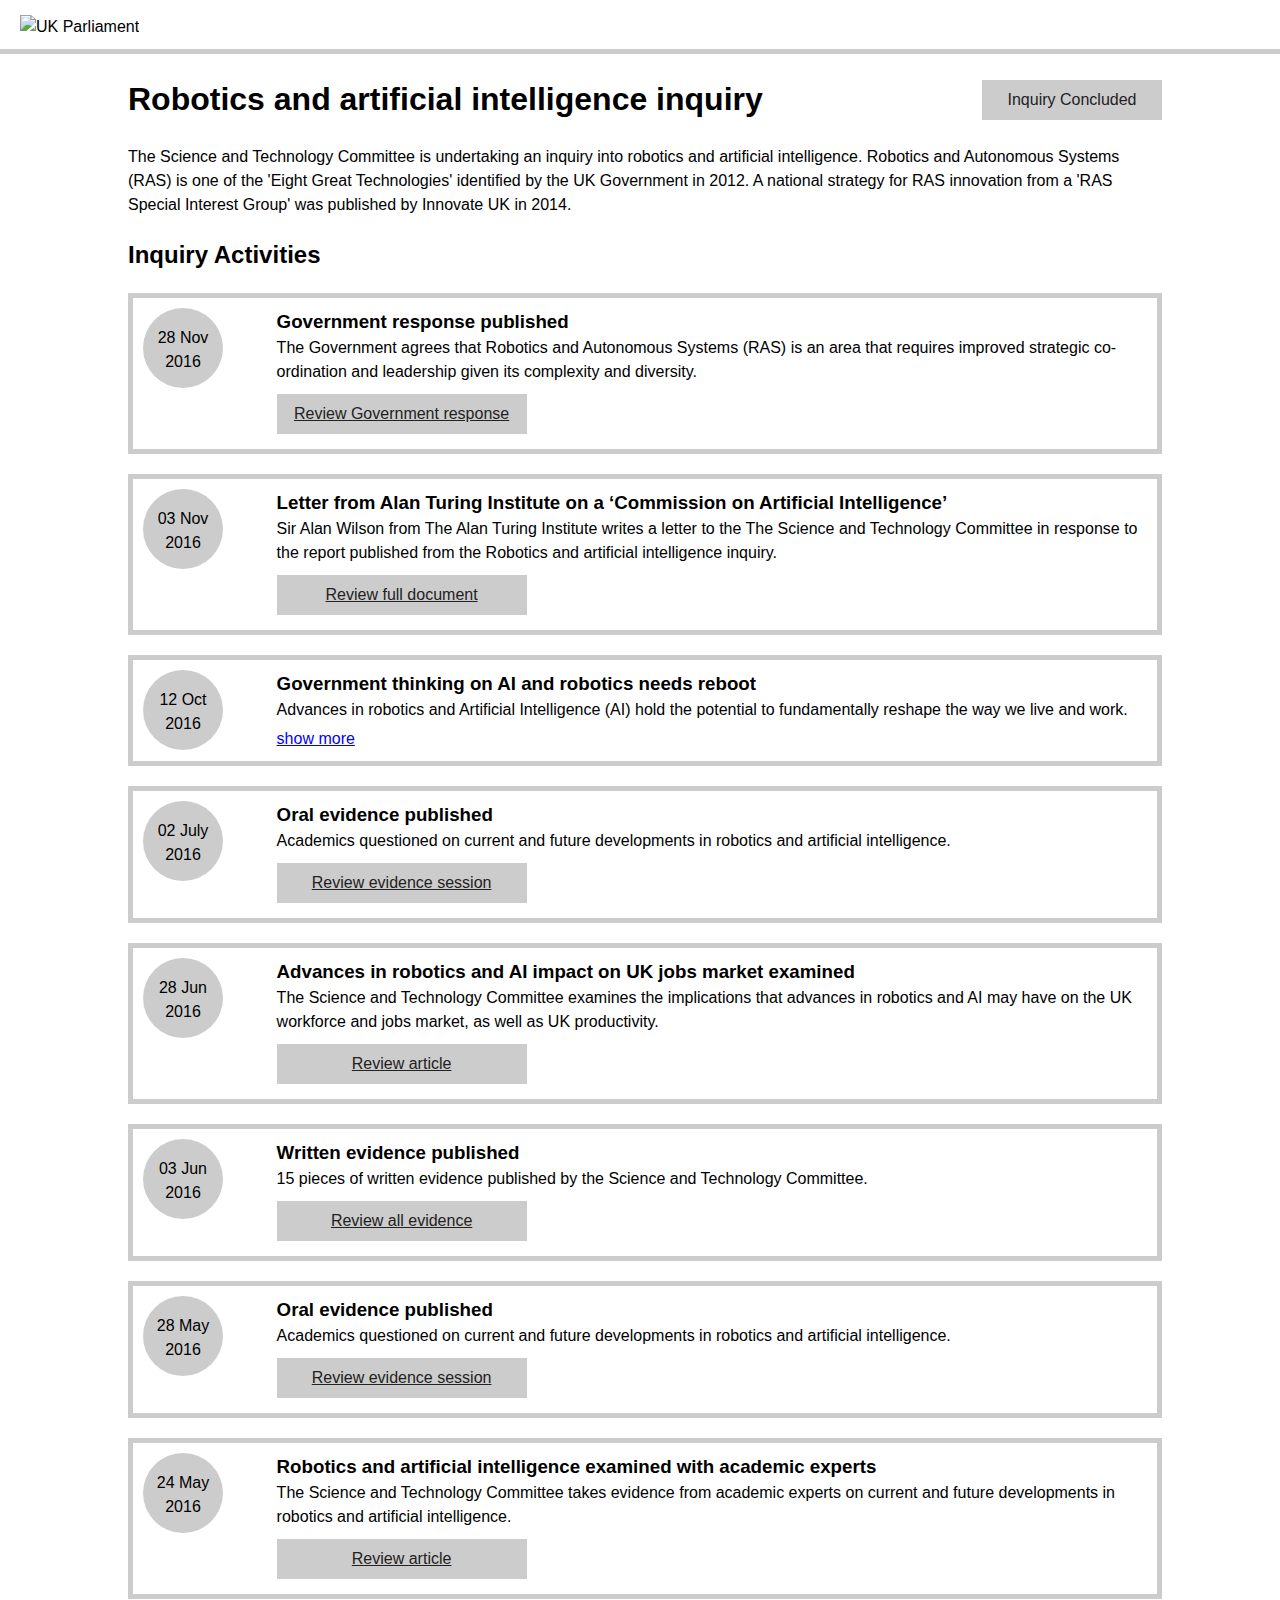
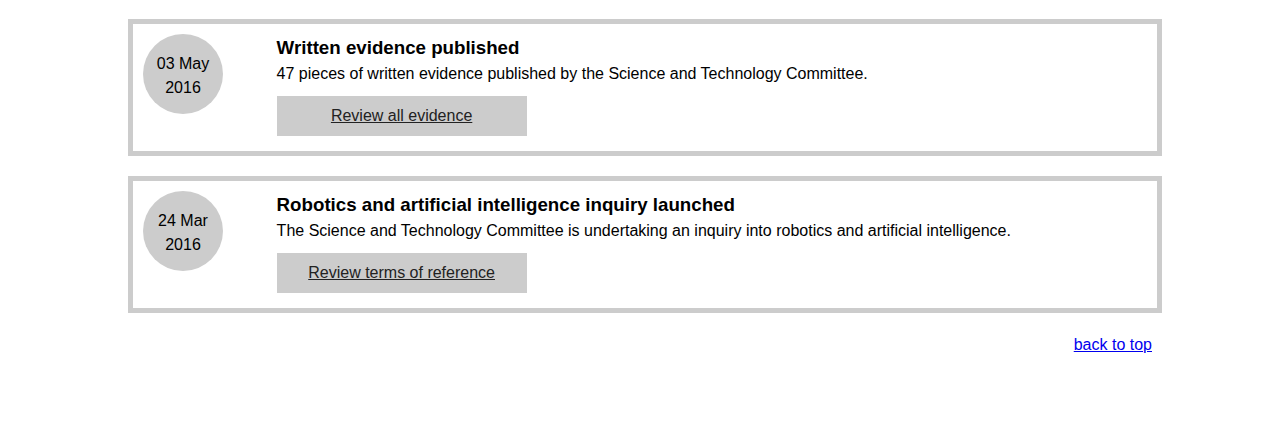
==== prototype_one.html @ 84f60c4c "Add files via upload" ====
<!doctype html>
<meta charset="utf-8">
<meta http-equiv="X-UA-Compatible" content="IE=edge,chrome=1">
<title>Inquiry Activity Timeline 1</title>
<head>
  <link rel="stylesheet" href="timeline.css">
</head>
<body id="top">
  <header>
    <img alt="UK Parliament" class="logo" src="https://s3-eu-west-1.amazonaws.com/web1live.pugin-website/1.4.6/images/uk_parliament_logo.png" srcset="https://s3-eu-west-1.amazonaws.com/web1live.pugin-website/1.4.6/images/uk_parliament_logo.svg">
  </header>
  <main>
    <h1>Robotics and artificial intelligence inquiry</h1>

    <p class="status">Inquiry Concluded<p>

    <p>The Science and Technology Committee is undertaking an inquiry into robotics and artificial intelligence. Robotics and Autonomous Systems (RAS) is one of the 'Eight Great Technologies' identified by the UK Government in 2012. A national strategy for RAS innovation from a 'RAS Special Interest Group' was published by Innovate UK in 2014.</p>

    <h2>Inquiry Activities</h2>

    <div class="container">

      <div class="box">
        <div class="icon">
          <div class="date">
            <p>28 Nov 2016</p>
          </div>
        </div>
        <div class="content">
          <h3>Government response published</h3>
          <p>The Government agrees that Robotics and Autonomous Systems (RAS) is an area that requires improved strategic co-ordination and leadership given its complexity and diversity.</p>
          <p class="button">Review Government response<p>
        </div>
      </div>

      <div class="divider"></div>

      <div class="box">
        <div class="icon">
          <div class="date">
            <p>03 Nov 2016</p>
          </div>
        </div>
        <div class="content">
          <h3>Letter from Alan Turing Institute on a ‘Commission on Artificial Intelligence’</h3>
          <p>Sir Alan Wilson from The Alan Turing Institute writes a letter to the The Science and Technology Committee in response to the report published from the Robotics and artificial intelligence inquiry.</p>
          <p class="button">Review full document<p>
        </div>
      </div>

      <div class="divider"></div>

      <div class="box">
        <div class="icon">
          <div class="date">
            <p>12 Oct 2016</p>
          </div>
        </div>
        <div class="content">
          <h3>Government thinking on AI and robotics needs reboot</h3>
          <p>Advances in robotics and Artificial Intelligence (AI) hold the potential to fundamentally reshape the way we live and work.</p>

          <div style="display:none;">
            <p>Yet the Government does not yet have a strategy for developing the new skills citizens will need to flourish in a world where Artificial Intelligence is more prevalent, or responding to the social and ethical dilemmas it poses, concludes the Science and Technology Committee report.</p>
            <p class="button">Review committee report<p>
          </div>

          <p class="slider-link">show more</p>

        </div>
      </div>

      <div class="divider"></div>

      <div class="box">
        <div class="icon">
          <div class="date">
            <p>02 July 2016</p>
          </div>
        </div>
        <div class="content">
          <h3>Oral evidence published</h3>
          <p>Academics questioned on current and future developments in robotics and artificial intelligence.</p>
          <p class="button">Review evidence session<p>
        </div>
      </div>

      <div class="divider"></div>

      <div class="box">
        <div class="icon">
          <div class="date">
            <p>28 Jun 2016</p>
          </div>
        </div>
        <div class="content">
          <h3>Advances in robotics and AI impact on UK jobs market examined</h3>
          <p>The Science and Technology Committee examines the implications that advances in robotics and AI may have on the UK workforce and jobs market, as well as UK productivity.</p>
          <p class="button">Review article<p>
        </div>
      </div>

      <div class="divider"></div>

      <div class="box">
        <div class="icon">
          <div class="date">
            <p>03 Jun 2016</p>
          </div>
        </div>
        <div class="content">
          <h3>Written evidence published</h3>
          <p>15 pieces of written evidence published by the Science and Technology Committee.</p>
          <p class="button">Review all evidence<p>
        </div>
      </div>

      <div class="divider"></div>

      <div class="box">
        <div class="icon">
          <div class="date">
            <p>28 May 2016</p>
          </div>
        </div>
        <div class="content">
          <h3>Oral evidence published</h3>
          <p>Academics questioned on current and future developments in robotics and artificial intelligence.</p>
          <p class="button">Review evidence session</a><p>
        </div>
      </div>

      <div class="divider"></div>

      <div class="box">
        <div class="icon">
          <div class="date">
            <p>24 May 2016</p>
          </div>
        </div>
        <div class="content">
          <h3>Robotics and artificial intelligence examined with academic experts</h3>
          <p>The Science and Technology Committee takes evidence from academic experts on current and future developments in robotics and artificial intelligence.</p>
          <p class="button">Review article<p>
        </div>
      </div>

      <div class="divider"></div>

      <div class="box">
        <div class="icon">
          <div class="date">
            <p>03 May 2016</p>
          </div>
        </div>
        <div class="content">
          <h3>Written evidence published</h3>
          <p>47 pieces of written evidence published by the Science and Technology Committee.</p>
          <p class="button">Review all evidence<p>
        </div>
      </div>

      <div class="divider"></div>

      <div class="box">
        <div class="icon">
          <div class="date">
            <p>24 Mar 2016</p>
          </div>
        </div>
        <div class="content">
          <h3>Robotics and artificial intelligence inquiry launched</h3>
          <p>The Science and Technology Committee is undertaking an inquiry into robotics and artificial intelligence.</p>
          <p class="button">Review terms of reference<p>
        </div>
      </div>

      <div class="divider"></div>

      <p class="backtop"><a href="#top" title="Back to top">back to top</a><p>

      <div class="divider-large"></div>

    </div>
  </main>

  <script type="text/javascript" src="slider.js"></script>

</body>
</html>
---- timeline.css ----
body {
  margin: 0;
  padding: 0;
  font-size: 16px;
  line-height: 1.5;
  font-family: Arial, 'Helvetica Neue', Helvetica, sans-serif;
}

h3, p {
  margin: 0;
}

header {
  width: 100%;
  padding: 15px 0 10px 0;
  border-bottom: solid 5px #CCCCCC;
}

.logo {
  height: 54px;
  padding-left: 20px;
}

main {
  max-width: 1024px;
  margin: 0 auto;
  padding: 0 20px;
}

.status {
  width: 180px;
  margin: -65px -10px 0 0;
  padding: 8px 0;
  background-color: #CCCCCC;
  color: #222222;
  text-align: center;
  float: right;
}

.box {
  width: 100%;
  float: left;
  clear: both;
  border: solid 5px #CCCCCC;
}

.icon {
  float: left;
  width: 80px;
  height: 80px;
  background: #CCCCCC;
  -moz-border-radius: 40px;
  -webkit-border-radius: 40px;
  border-radius: 40px;
  margin: 10px 10px 10px 10px;
}

.date {
  text-align: center;
  width: 70px;
  margin: 0 auto;
  padding-top: 18px;
}

.content {
  float: right;
  padding: 10px;
  width: 85%;
}

.link {
  padding-left: 10px;
}

.divider {
  clear: both;
  height: 20px;
  margin: 0 auto;
}

.divider-large {
  clear: both;
  height: 70px;
  margin: 0 auto;
}

.slider-link {
  margin-top: 5px;
  cursor: pointer;
  color: blue;
  text-decoration: underline;
}

.slider-link:hover{
  text-decoration: none;
}

.button {
  width: 250px;
  margin: 10px 0 5px 0;
  padding: 8px 0;
  background-color: #CCCCCC;
  color: #222222;
  cursor: pointer;
  text-decoration: underline;
  text-align: center;
}

.button:hover {
  text-decoration: none;
}

.backtop {
  text-align: right;
}
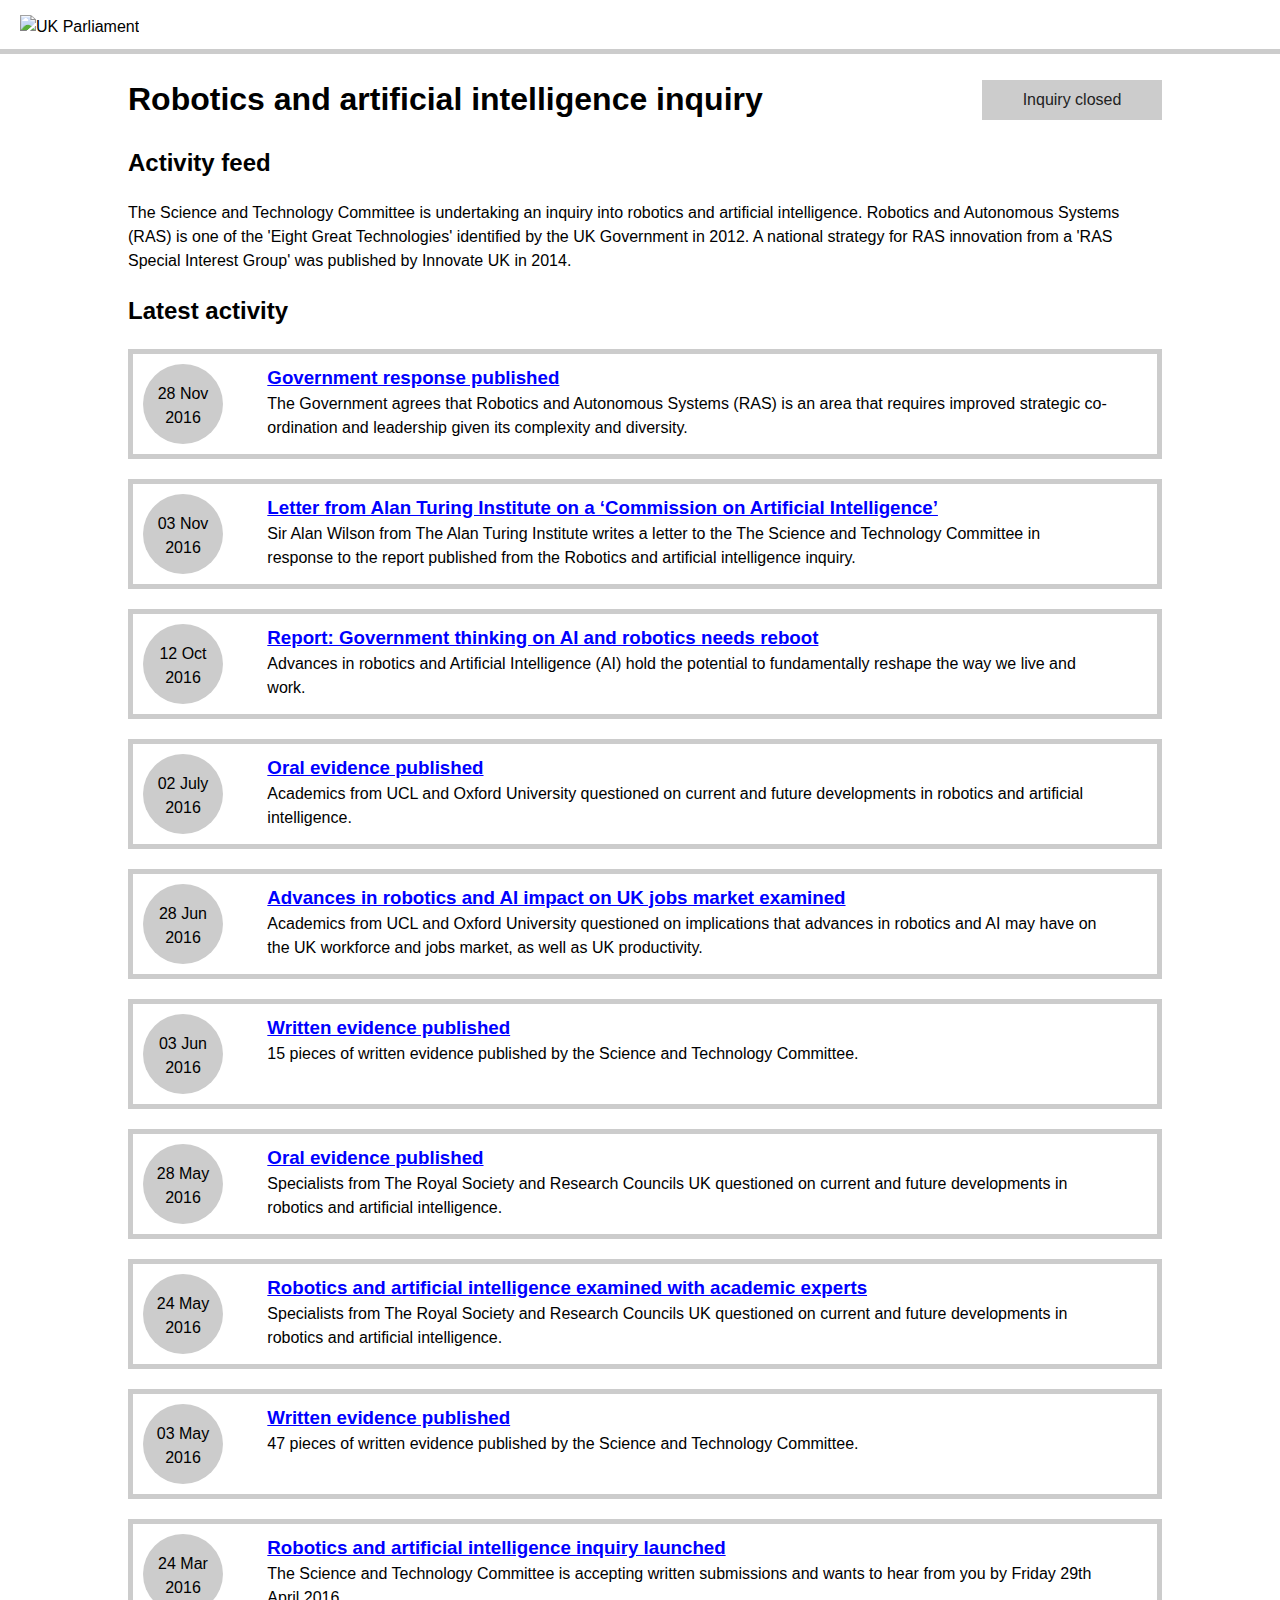
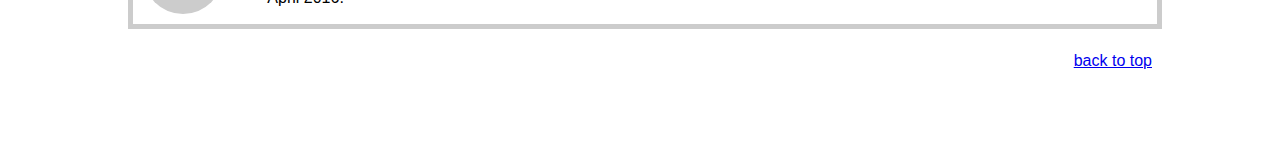
==== commit e26025b0: "Add files via upload" ====
--- a/prototype_one.html
+++ b/prototype_one.html
@@ -12,11 +12,13 @@
   <main>
     <h1>Robotics and artificial intelligence inquiry</h1>
 
-    <p class="status">Inquiry Concluded<p>
+    <p class="status">Inquiry closed<p>
+
+    <h2>Activity feed</h2>
 
     <p>The Science and Technology Committee is undertaking an inquiry into robotics and artificial intelligence. Robotics and Autonomous Systems (RAS) is one of the 'Eight Great Technologies' identified by the UK Government in 2012. A national strategy for RAS innovation from a 'RAS Special Interest Group' was published by Innovate UK in 2014.</p>
 
-    <h2>Inquiry Activities</h2>
+    <h2>Latest activity</h2>
 
     <div class="container">
 
@@ -27,9 +29,8 @@
           </div>
         </div>
         <div class="content">
-          <h3>Government response published</h3>
+          <h3 class="title-link">Government response published</h3>
           <p>The Government agrees that Robotics and Autonomous Systems (RAS) is an area that requires improved strategic co-ordination and leadership given its complexity and diversity.</p>
-          <p class="button">Review Government response<p>
         </div>
       </div>
 
@@ -42,9 +43,8 @@
           </div>
         </div>
         <div class="content">
-          <h3>Letter from Alan Turing Institute on a ‘Commission on Artificial Intelligence’</h3>
+          <h3 class="title-link">Letter from Alan Turing Institute on a ‘Commission on Artificial Intelligence’</h3>
           <p>Sir Alan Wilson from The Alan Turing Institute writes a letter to the The Science and Technology Committee in response to the report published from the Robotics and artificial intelligence inquiry.</p>
-          <p class="button">Review full document<p>
         </div>
       </div>
 
@@ -57,16 +57,8 @@
           </div>
         </div>
         <div class="content">
-          <h3>Government thinking on AI and robotics needs reboot</h3>
+          <h3 class="title-link">Report: Government thinking on AI and robotics needs reboot</h3>
           <p>Advances in robotics and Artificial Intelligence (AI) hold the potential to fundamentally reshape the way we live and work.</p>
-
-          <div style="display:none;">
-            <p>Yet the Government does not yet have a strategy for developing the new skills citizens will need to flourish in a world where Artificial Intelligence is more prevalent, or responding to the social and ethical dilemmas it poses, concludes the Science and Technology Committee report.</p>
-            <p class="button">Review committee report<p>
-          </div>
-
-          <p class="slider-link">show more</p>
-
         </div>
       </div>
 
@@ -79,9 +71,8 @@
           </div>
         </div>
         <div class="content">
-          <h3>Oral evidence published</h3>
-          <p>Academics questioned on current and future developments in robotics and artificial intelligence.</p>
-          <p class="button">Review evidence session<p>
+          <h3 class="title-link">Oral evidence published</h3>
+          <p>Academics from UCL and Oxford University questioned on current and future developments in robotics and artificial intelligence.</p>
         </div>
       </div>
 
@@ -94,9 +85,8 @@
           </div>
         </div>
         <div class="content">
-          <h3>Advances in robotics and AI impact on UK jobs market examined</h3>
-          <p>The Science and Technology Committee examines the implications that advances in robotics and AI may have on the UK workforce and jobs market, as well as UK productivity.</p>
-          <p class="button">Review article<p>
+          <h3 class="title-link">Advances in robotics and AI impact on UK jobs market examined</h3>
+          <p>Academics from UCL and Oxford University questioned on implications that advances in robotics and AI may have on the UK workforce and jobs market, as well as UK productivity.</p>
         </div>
       </div>
 
@@ -109,9 +99,8 @@
           </div>
         </div>
         <div class="content">
-          <h3>Written evidence published</h3>
+          <h3 class="title-link">Written evidence published</h3>
           <p>15 pieces of written evidence published by the Science and Technology Committee.</p>
-          <p class="button">Review all evidence<p>
         </div>
       </div>
 
@@ -124,9 +113,8 @@
           </div>
         </div>
         <div class="content">
-          <h3>Oral evidence published</h3>
-          <p>Academics questioned on current and future developments in robotics and artificial intelligence.</p>
-          <p class="button">Review evidence session</a><p>
+          <h3 class="title-link">Oral evidence published</h3>
+          <p>Specialists from The Royal Society and Research Councils UK questioned on current and future developments in robotics and artificial intelligence.</p>
         </div>
       </div>
 
@@ -139,9 +127,8 @@
           </div>
         </div>
         <div class="content">
-          <h3>Robotics and artificial intelligence examined with academic experts</h3>
-          <p>The Science and Technology Committee takes evidence from academic experts on current and future developments in robotics and artificial intelligence.</p>
-          <p class="button">Review article<p>
+          <h3 class="title-link">Robotics and artificial intelligence examined with academic experts</h3>
+          <p>Specialists from The Royal Society and Research Councils UK questioned on current and future developments in robotics and artificial intelligence.</p>
         </div>
       </div>
 
@@ -154,9 +141,8 @@
           </div>
         </div>
         <div class="content">
-          <h3>Written evidence published</h3>
+          <h3 class="title-link">Written evidence published</h3>
           <p>47 pieces of written evidence published by the Science and Technology Committee.</p>
-          <p class="button">Review all evidence<p>
         </div>
       </div>
 
@@ -169,9 +155,8 @@
           </div>
         </div>
         <div class="content">
-          <h3>Robotics and artificial intelligence inquiry launched</h3>
-          <p>The Science and Technology Committee is undertaking an inquiry into robotics and artificial intelligence.</p>
-          <p class="button">Review terms of reference<p>
+          <h3 class="title-link">Robotics and artificial intelligence inquiry launched</h3>
+          <p>The Science and Technology Committee is accepting written submissions and wants to hear from you by Friday 29th April 2016.</p>
         </div>
       </div>
 
@@ -184,7 +169,5 @@
     </div>
   </main>
 
-  <script type="text/javascript" src="slider.js"></script>
-
 </body>
 </html>
--- a/timeline.css
+++ b/timeline.css
@@ -64,8 +64,8 @@
 
 .content {
   float: right;
-  padding: 10px;
-  width: 85%;
+  padding: 10px 50px 10px 10px;
+  width: 82%;
 }
 
 .link {
@@ -95,6 +95,16 @@
   text-decoration: none;
 }
 
+.title-link {
+  cursor: pointer;
+  color: blue;
+  text-decoration: underline;
+}
+
+.title-link:hover {
+  text-decoration: none;
+}
+
 .button {
   width: 250px;
   margin: 10px 0 5px 0;
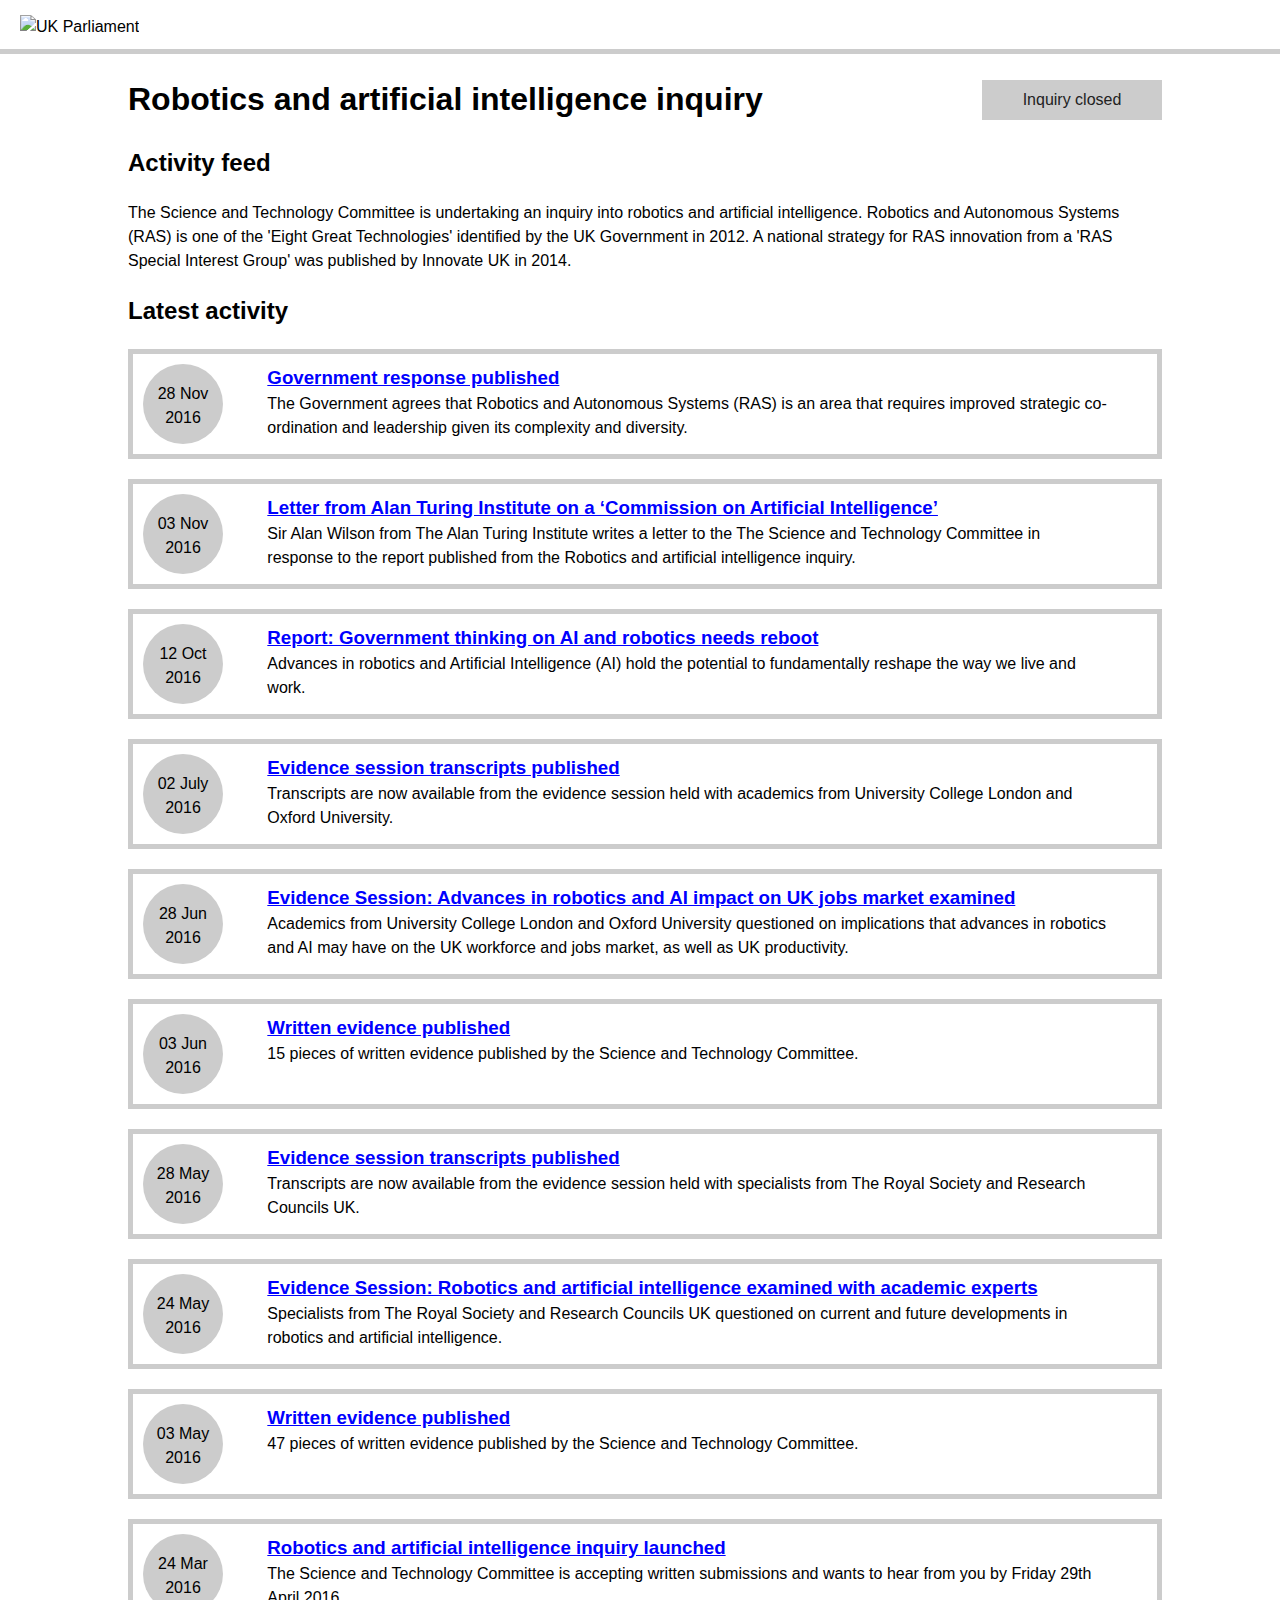
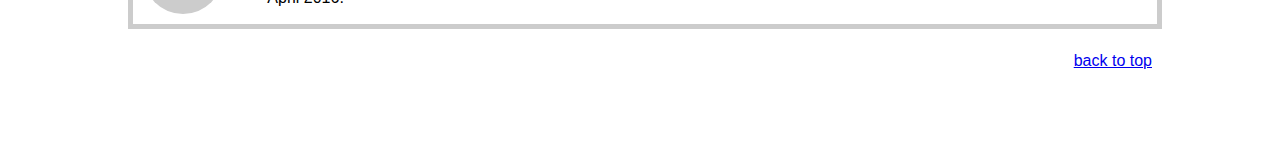
==== commit 6aecb715: "Add files via upload" ====
--- a/prototype_one.html
+++ b/prototype_one.html
@@ -71,8 +71,8 @@
           </div>
         </div>
         <div class="content">
-          <h3 class="title-link">Oral evidence published</h3>
-          <p>Academics from UCL and Oxford University questioned on current and future developments in robotics and artificial intelligence.</p>
+          <h3 class="title-link">Evidence session transcripts published</h3>
+          <p>Transcripts are now available from the evidence session held with academics from University College London and Oxford University.</p>
         </div>
       </div>
 
@@ -85,8 +85,8 @@
           </div>
         </div>
         <div class="content">
-          <h3 class="title-link">Advances in robotics and AI impact on UK jobs market examined</h3>
-          <p>Academics from UCL and Oxford University questioned on implications that advances in robotics and AI may have on the UK workforce and jobs market, as well as UK productivity.</p>
+          <h3 class="title-link">Evidence Session: Advances in robotics and AI impact on UK jobs market examined</h3>
+          <p>Academics from University College London and Oxford University questioned on implications that advances in robotics and AI may have on the UK workforce and jobs market, as well as UK productivity.</p>
         </div>
       </div>
 
@@ -113,8 +113,8 @@
           </div>
         </div>
         <div class="content">
-          <h3 class="title-link">Oral evidence published</h3>
-          <p>Specialists from The Royal Society and Research Councils UK questioned on current and future developments in robotics and artificial intelligence.</p>
+          <h3 class="title-link">Evidence session transcripts published</h3>
+          <p>Transcripts are now available from the evidence session held with specialists from The Royal Society and Research Councils UK.</p>
         </div>
       </div>
 
@@ -127,7 +127,7 @@
           </div>
         </div>
         <div class="content">
-          <h3 class="title-link">Robotics and artificial intelligence examined with academic experts</h3>
+          <h3 class="title-link">Evidence Session: Robotics and artificial intelligence examined with academic experts</h3>
           <p>Specialists from The Royal Society and Research Councils UK questioned on current and future developments in robotics and artificial intelligence.</p>
         </div>
       </div>
--- a/timeline.css
+++ b/timeline.css
@@ -1,3 +1,5 @@
+/* Global */
+
 body {
   margin: 0;
   padding: 0;
@@ -10,6 +12,8 @@
   margin: 0;
 }
 
+/* Header */
+
 header {
   width: 100%;
   padding: 15px 0 10px 0;
@@ -20,6 +24,8 @@
   height: 54px;
   padding-left: 20px;
 }
+
+/* Main Content */
 
 main {
   max-width: 1024px;
@@ -68,9 +74,7 @@
   width: 82%;
 }
 
-.link {
-  padding-left: 10px;
-}
+/* Dividers */
 
 .divider {
   clear: both;
@@ -82,6 +86,12 @@
   clear: both;
   height: 70px;
   margin: 0 auto;
+}
+
+/* Links & Buttons */
+
+.link {
+  padding-left: 10px;
 }
 
 .slider-link {
@@ -105,6 +115,10 @@
   text-decoration: none;
 }
 
+.backtop {
+  text-align: right;
+}
+
 .button {
   width: 250px;
   margin: 10px 0 5px 0;
@@ -119,7 +133,3 @@
 .button:hover {
   text-decoration: none;
 }
-
-.backtop {
-  text-align: right;
-}
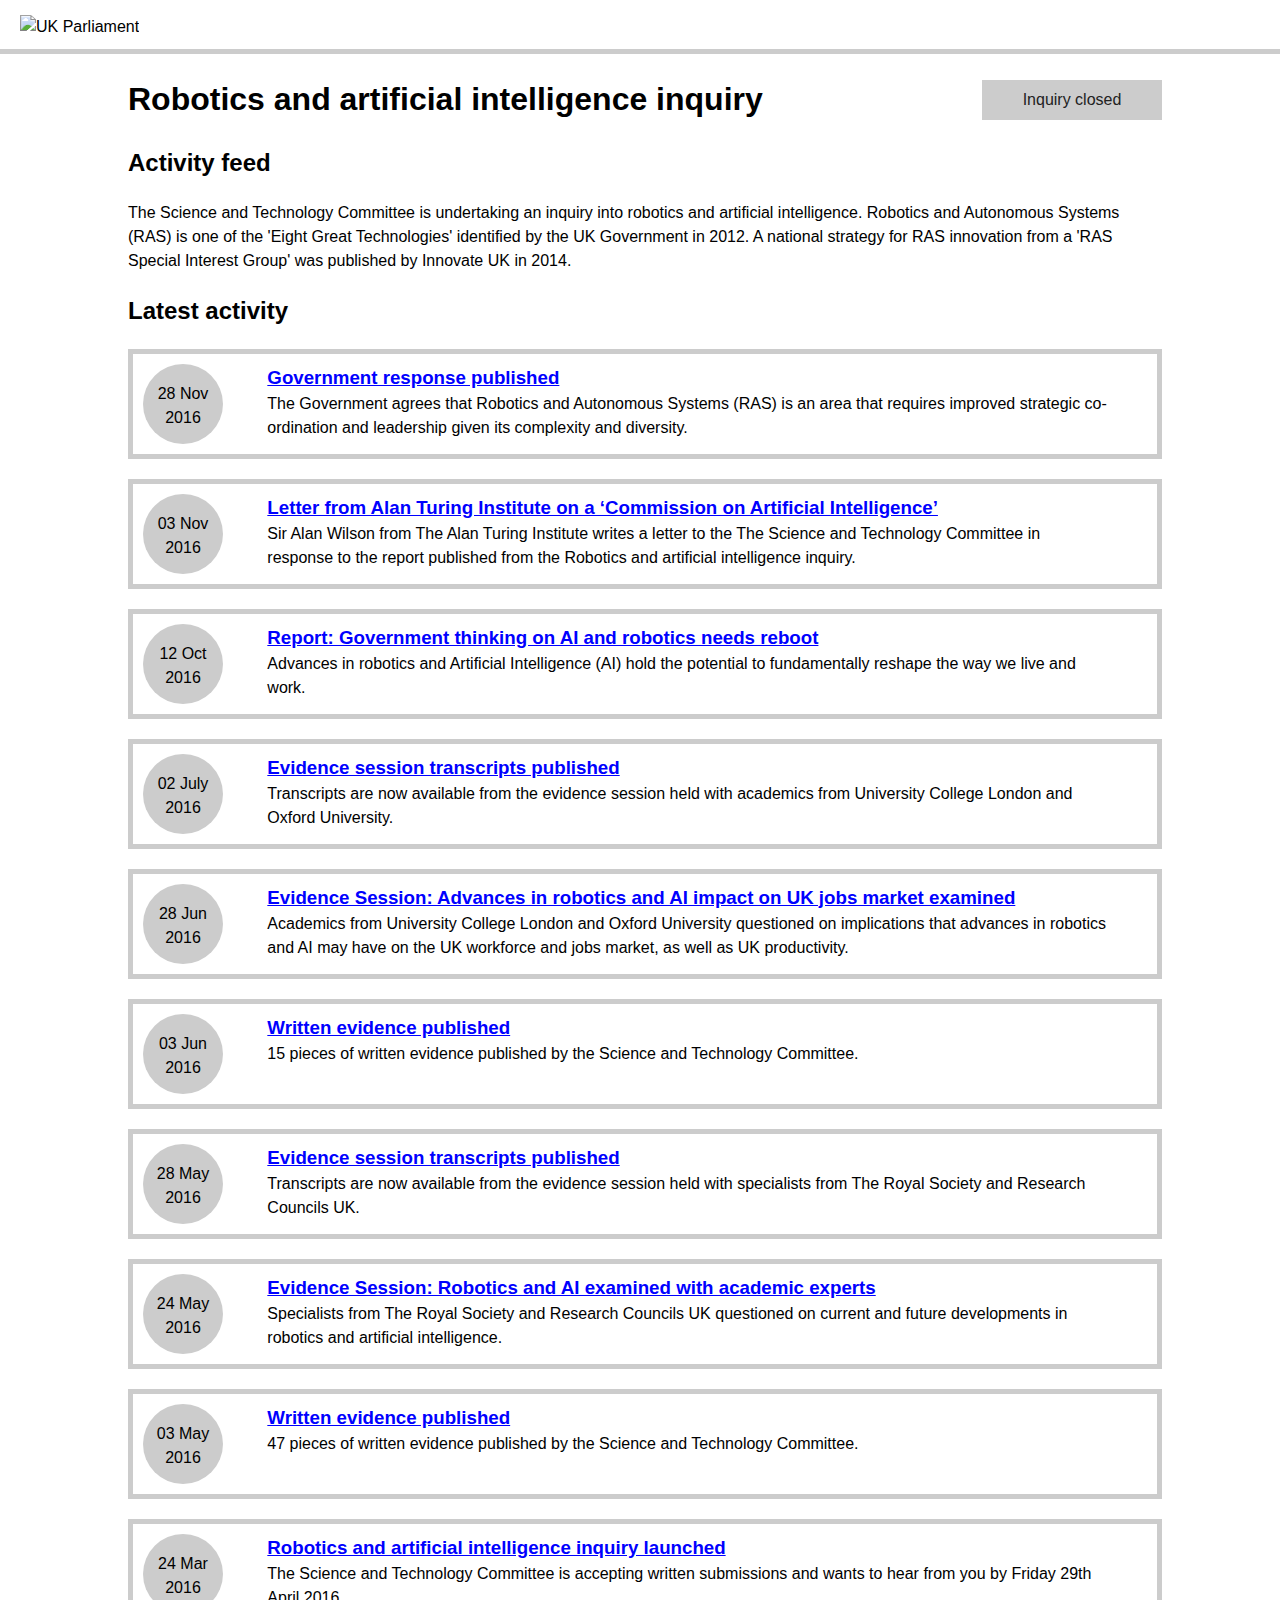
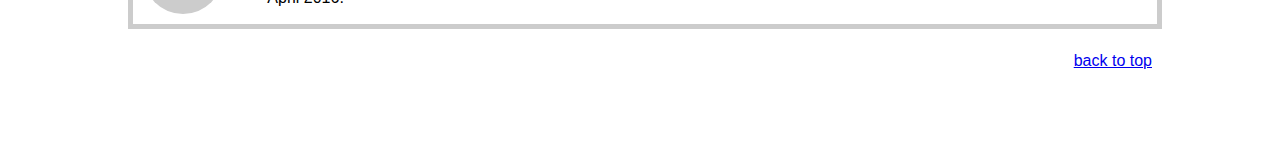
==== commit 4b1bf38d: "Add files via upload" ====
--- a/prototype_one.html
+++ b/prototype_one.html
@@ -127,7 +127,7 @@
           </div>
         </div>
         <div class="content">
-          <h3 class="title-link">Evidence Session: Robotics and artificial intelligence examined with academic experts</h3>
+          <h3 class="title-link">Evidence Session: Robotics and AI examined with academic experts</h3>
           <p>Specialists from The Royal Society and Research Councils UK questioned on current and future developments in robotics and artificial intelligence.</p>
         </div>
       </div>
